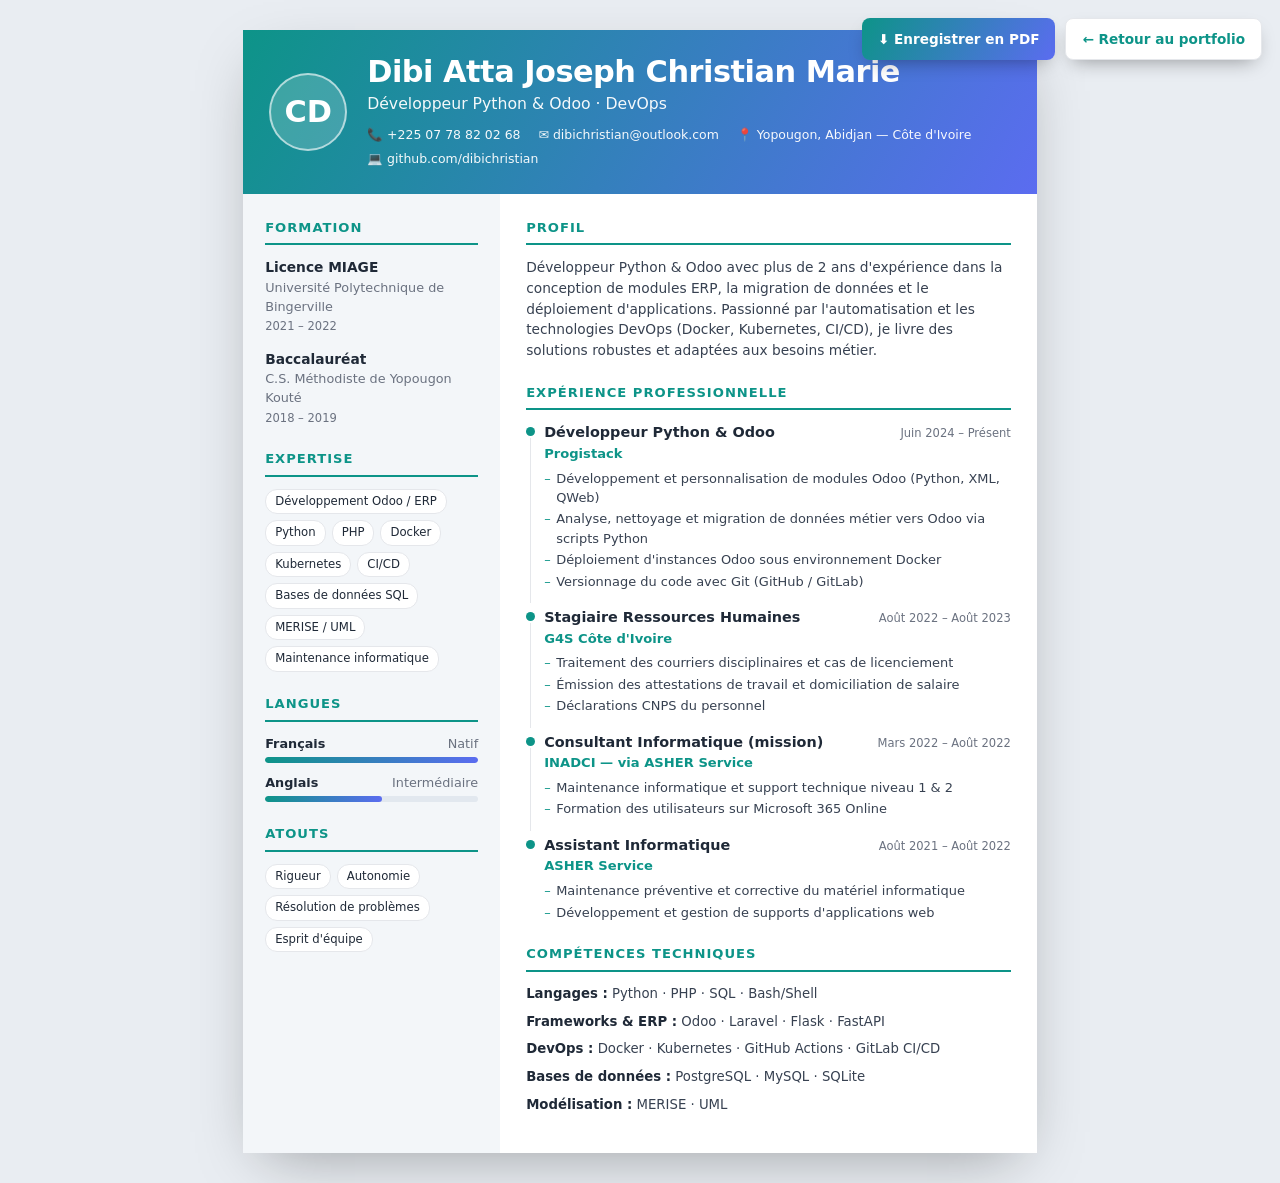
==== assets/cv.html @ 043c2d35 "feat(cv): CV reconstruit en HTML imprimable (anglais corrige -> intermediaire), apercu iframe + expo" ====
<!DOCTYPE html>
<html lang="fr">
<head>
  <meta charset="UTF-8" />
  <meta name="viewport" content="width=device-width, initial-scale=1.0" />
  <title>CV — Christian Dibi</title>
  <style>
    :root {
      --accent: #0d9488;
      --accent2: #5b6cf0;
      --ink: #1f2937;
      --muted: #6b7280;
      --line: #e5e7eb;
      --sidebar: #f3f6f9;
    }
    * { margin: 0; padding: 0; box-sizing: border-box; }
    body { background: #e9edf2; color: var(--ink); font-family: 'Segoe UI', system-ui, Arial, sans-serif; line-height: 1.5; -webkit-print-color-adjust: exact; print-color-adjust: exact; }

    /* Bouton flottant (ecran seulement) */
    .toolbar { position: fixed; top: 18px; right: 18px; z-index: 50; display: flex; gap: 10px; }
    .toolbar button, .toolbar a {
      font: inherit; font-size: 0.85rem; font-weight: 600; cursor: pointer; text-decoration: none;
      padding: 10px 16px; border-radius: 8px; border: 0; color: #fff;
      background: linear-gradient(120deg, var(--accent), var(--accent2)); box-shadow: 0 8px 20px -8px rgba(0,0,0,0.4);
    }
    .toolbar a { background: #fff; color: var(--accent); border: 1px solid var(--line); }
    html.embedded .toolbar { display: none; }

    /* Feuille A4 */
    .page {
      width: 210mm; min-height: 297mm; margin: 30px auto; background: #fff;
      box-shadow: 0 20px 60px -20px rgba(0,0,0,0.35); display: grid; grid-template-columns: 68mm 1fr; overflow: hidden;
    }

    /* En-tete pleine largeur */
    .header { grid-column: 1 / -1; padding: 22px 26px; color: #fff; background: linear-gradient(120deg, var(--accent), var(--accent2)); display: flex; align-items: center; gap: 20px; }
    .avatar { width: 78px; height: 78px; border-radius: 50%; background: rgba(255,255,255,0.18); border: 2px solid rgba(255,255,255,0.6); display: grid; place-items: center; font-size: 1.9rem; font-weight: 800; flex-shrink: 0; }
    .header h1 { font-size: 1.9rem; font-weight: 800; letter-spacing: -0.5px; line-height: 1.1; }
    .header .role { font-size: 0.98rem; opacity: 0.95; margin-top: 4px; font-weight: 500; }
    .header .contact { margin-top: 10px; display: flex; flex-wrap: wrap; gap: 6px 18px; font-size: 0.78rem; opacity: 0.95; }
    .header .contact span { display: inline-flex; align-items: center; gap: 5px; }

    /* Colonnes */
    .sidebar { background: var(--sidebar); padding: 24px 22px; }
    .main { padding: 24px 26px; }

    .block { margin-bottom: 22px; }
    .block:last-child { margin-bottom: 0; }
    h2 { font-size: 0.82rem; text-transform: uppercase; letter-spacing: 1px; color: var(--accent); font-weight: 700; margin-bottom: 12px; padding-bottom: 6px; border-bottom: 2px solid var(--accent); }

    .side-item { margin-bottom: 13px; }
    .side-item h3 { font-size: 0.86rem; font-weight: 700; color: var(--ink); }
    .side-item .sub { font-size: 0.8rem; color: var(--muted); }
    .side-item .date { font-size: 0.72rem; color: var(--muted); margin-top: 2px; }

    .taglist { list-style: none; display: flex; flex-wrap: wrap; gap: 6px; }
    .taglist li { font-size: 0.73rem; background: #fff; border: 1px solid var(--line); color: var(--ink); padding: 3px 9px; border-radius: 12px; }

    .lang { margin-bottom: 10px; }
    .lang .lbl { display: flex; justify-content: space-between; font-size: 0.8rem; margin-bottom: 4px; }
    .lang .lbl b { font-weight: 700; }
    .lang .lbl span { color: var(--muted); }
    .bar { height: 6px; border-radius: 4px; background: #e2e8ef; overflow: hidden; }
    .bar > i { display: block; height: 100%; border-radius: 4px; background: linear-gradient(90deg, var(--accent), var(--accent2)); }

    .profile { font-size: 0.86rem; color: #374151; }

    .exp { position: relative; padding-left: 18px; margin-bottom: 16px; }
    .exp::before { content: ''; position: absolute; left: 0; top: 5px; width: 9px; height: 9px; border-radius: 50%; background: var(--accent); }
    .exp::after { content: ''; position: absolute; left: 4px; top: 16px; bottom: -12px; width: 1px; background: var(--line); }
    .exp:last-child::after { display: none; }
    .exp .top { display: flex; justify-content: space-between; align-items: baseline; gap: 10px; }
    .exp h3 { font-size: 0.9rem; font-weight: 700; }
    .exp .company { color: var(--accent); font-weight: 600; font-size: 0.82rem; }
    .exp .date { font-size: 0.72rem; color: var(--muted); white-space: nowrap; }
    .exp ul { list-style: none; margin-top: 5px; }
    .exp li { font-size: 0.81rem; color: #374151; padding-left: 12px; position: relative; margin-bottom: 2px; }
    .exp li::before { content: '–'; position: absolute; left: 0; color: var(--accent); }

    .tech-row { margin-bottom: 8px; font-size: 0.83rem; }
    .tech-row b { color: var(--ink); font-weight: 700; }
    .tech-row span { color: #374151; }

    @media print {
      body { background: #fff; }
      .toolbar { display: none; }
      .page { margin: 0; box-shadow: none; width: 100%; min-height: 0; }
      @page { size: A4; margin: 0; }
    }
    @media (max-width: 640px) {
      .page { grid-template-columns: 1fr; width: 100%; margin: 0; }
      .toolbar { position: static; padding: 12px; justify-content: center; }
    }
  </style>
</head>
<body>
  <script>if (window.self !== window.top) document.documentElement.className += ' embedded';</script>
  <div class="toolbar">
    <button onclick="window.print()">⬇ Enregistrer en PDF</button>
    <a href="../index.html">← Retour au portfolio</a>
  </div>

  <div class="page">
    <!-- En-tete -->
    <header class="header">
      <div class="avatar">CD</div>
      <div>
        <h1>Dibi Atta Joseph Christian Marie</h1>
        <div class="role">Développeur Python &amp; Odoo · DevOps</div>
        <div class="contact">
          <span>📞 +225 07 78 82 02 68</span>
          <span>✉️ dibichristian@outlook.com</span>
          <span>📍 Yopougon, Abidjan — Côte d'Ivoire</span>
          <span>💻 github.com/dibichristian</span>
        </div>
      </div>
    </header>

    <!-- Colonne gauche -->
    <aside class="sidebar">
      <section class="block">
        <h2>Formation</h2>
        <div class="side-item">
          <h3>Licence MIAGE</h3>
          <div class="sub">Université Polytechnique de Bingerville</div>
          <div class="date">2021 – 2022</div>
        </div>
        <div class="side-item">
          <h3>Baccalauréat</h3>
          <div class="sub">C.S. Méthodiste de Yopougon Kouté</div>
          <div class="date">2018 – 2019</div>
        </div>
      </section>

      <section class="block">
        <h2>Expertise</h2>
        <ul class="taglist">
          <li>Développement Odoo / ERP</li>
          <li>Python</li>
          <li>PHP</li>
          <li>Docker</li>
          <li>Kubernetes</li>
          <li>CI/CD</li>
          <li>Bases de données SQL</li>
          <li>MERISE / UML</li>
          <li>Maintenance informatique</li>
        </ul>
      </section>

      <section class="block">
        <h2>Langues</h2>
        <div class="lang">
          <div class="lbl"><b>Français</b><span>Natif</span></div>
          <div class="bar"><i style="width:100%"></i></div>
        </div>
        <div class="lang">
          <div class="lbl"><b>Anglais</b><span>Intermédiaire</span></div>
          <div class="bar"><i style="width:55%"></i></div>
        </div>
      </section>

      <section class="block">
        <h2>Atouts</h2>
        <ul class="taglist">
          <li>Rigueur</li>
          <li>Autonomie</li>
          <li>Résolution de problèmes</li>
          <li>Esprit d'équipe</li>
        </ul>
      </section>
    </aside>

    <!-- Colonne droite -->
    <main class="main">
      <section class="block">
        <h2>Profil</h2>
        <p class="profile">
          Développeur Python &amp; Odoo avec plus de 2 ans d'expérience dans la conception
          de modules ERP, la migration de données et le déploiement d'applications.
          Passionné par l'automatisation et les technologies DevOps (Docker, Kubernetes,
          CI/CD), je livre des solutions robustes et adaptées aux besoins métier.
        </p>
      </section>

      <section class="block">
        <h2>Expérience professionnelle</h2>

        <div class="exp">
          <div class="top">
            <div><h3>Développeur Python &amp; Odoo</h3><div class="company">Progistack</div></div>
            <div class="date">Juin 2024 – Présent</div>
          </div>
          <ul>
            <li>Développement et personnalisation de modules Odoo (Python, XML, QWeb)</li>
            <li>Analyse, nettoyage et migration de données métier vers Odoo via scripts Python</li>
            <li>Déploiement d'instances Odoo sous environnement Docker</li>
            <li>Versionnage du code avec Git (GitHub / GitLab)</li>
          </ul>
        </div>

        <div class="exp">
          <div class="top">
            <div><h3>Stagiaire Ressources Humaines</h3><div class="company">G4S Côte d'Ivoire</div></div>
            <div class="date">Août 2022 – Août 2023</div>
          </div>
          <ul>
            <li>Traitement des courriers disciplinaires et cas de licenciement</li>
            <li>Émission des attestations de travail et domiciliation de salaire</li>
            <li>Déclarations CNPS du personnel</li>
          </ul>
        </div>

        <div class="exp">
          <div class="top">
            <div><h3>Consultant Informatique (mission)</h3><div class="company">INADCI — via ASHER Service</div></div>
            <div class="date">Mars 2022 – Août 2022</div>
          </div>
          <ul>
            <li>Maintenance informatique et support technique niveau 1 &amp; 2</li>
            <li>Formation des utilisateurs sur Microsoft 365 Online</li>
          </ul>
        </div>

        <div class="exp">
          <div class="top">
            <div><h3>Assistant Informatique</h3><div class="company">ASHER Service</div></div>
            <div class="date">Août 2021 – Août 2022</div>
          </div>
          <ul>
            <li>Maintenance préventive et corrective du matériel informatique</li>
            <li>Développement et gestion de supports d'applications web</li>
          </ul>
        </div>
      </section>

      <section class="block">
        <h2>Compétences techniques</h2>
        <div class="tech-row"><b>Langages :</b> <span>Python · PHP · SQL · Bash/Shell</span></div>
        <div class="tech-row"><b>Frameworks &amp; ERP :</b> <span>Odoo · Laravel · Flask · FastAPI</span></div>
        <div class="tech-row"><b>DevOps :</b> <span>Docker · Kubernetes · GitHub Actions · GitLab CI/CD</span></div>
        <div class="tech-row"><b>Bases de données :</b> <span>PostgreSQL · MySQL · SQLite</span></div>
        <div class="tech-row"><b>Modélisation :</b> <span>MERISE · UML</span></div>
      </section>
    </main>
  </div>

  <script>
    // Impression auto si ouvert avec ?print (depuis le portfolio)
    if (new URLSearchParams(location.search).has('print')) {
      window.addEventListener('load', () => setTimeout(() => window.print(), 400));
    }
  </script>
</body>
</html>
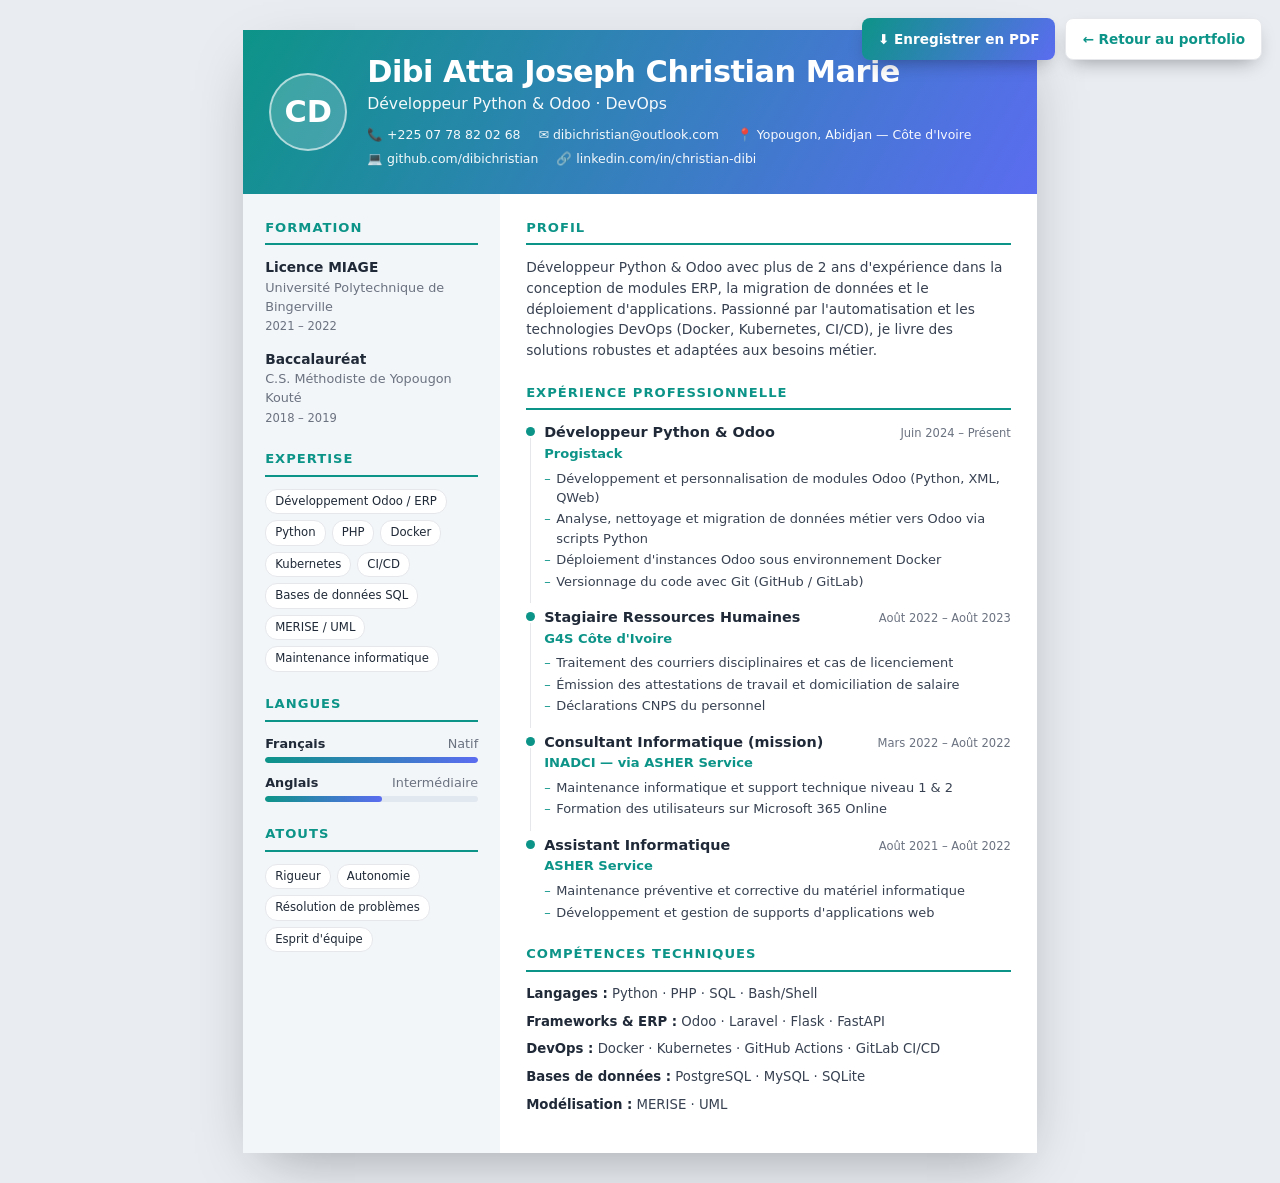
==== commit 56d4fe64: "feat(contact): ajout de liens vers LinkedIn dans la section contact" ====
--- a/assets/cv.html
+++ b/assets/cv.html
@@ -112,6 +112,7 @@
           <span>✉️ dibichristian@outlook.com</span>
           <span>📍 Yopougon, Abidjan — Côte d'Ivoire</span>
           <span>💻 github.com/dibichristian</span>
+          <span>🔗 linkedin.com/in/christian-dibi</span>
         </div>
       </div>
     </header>
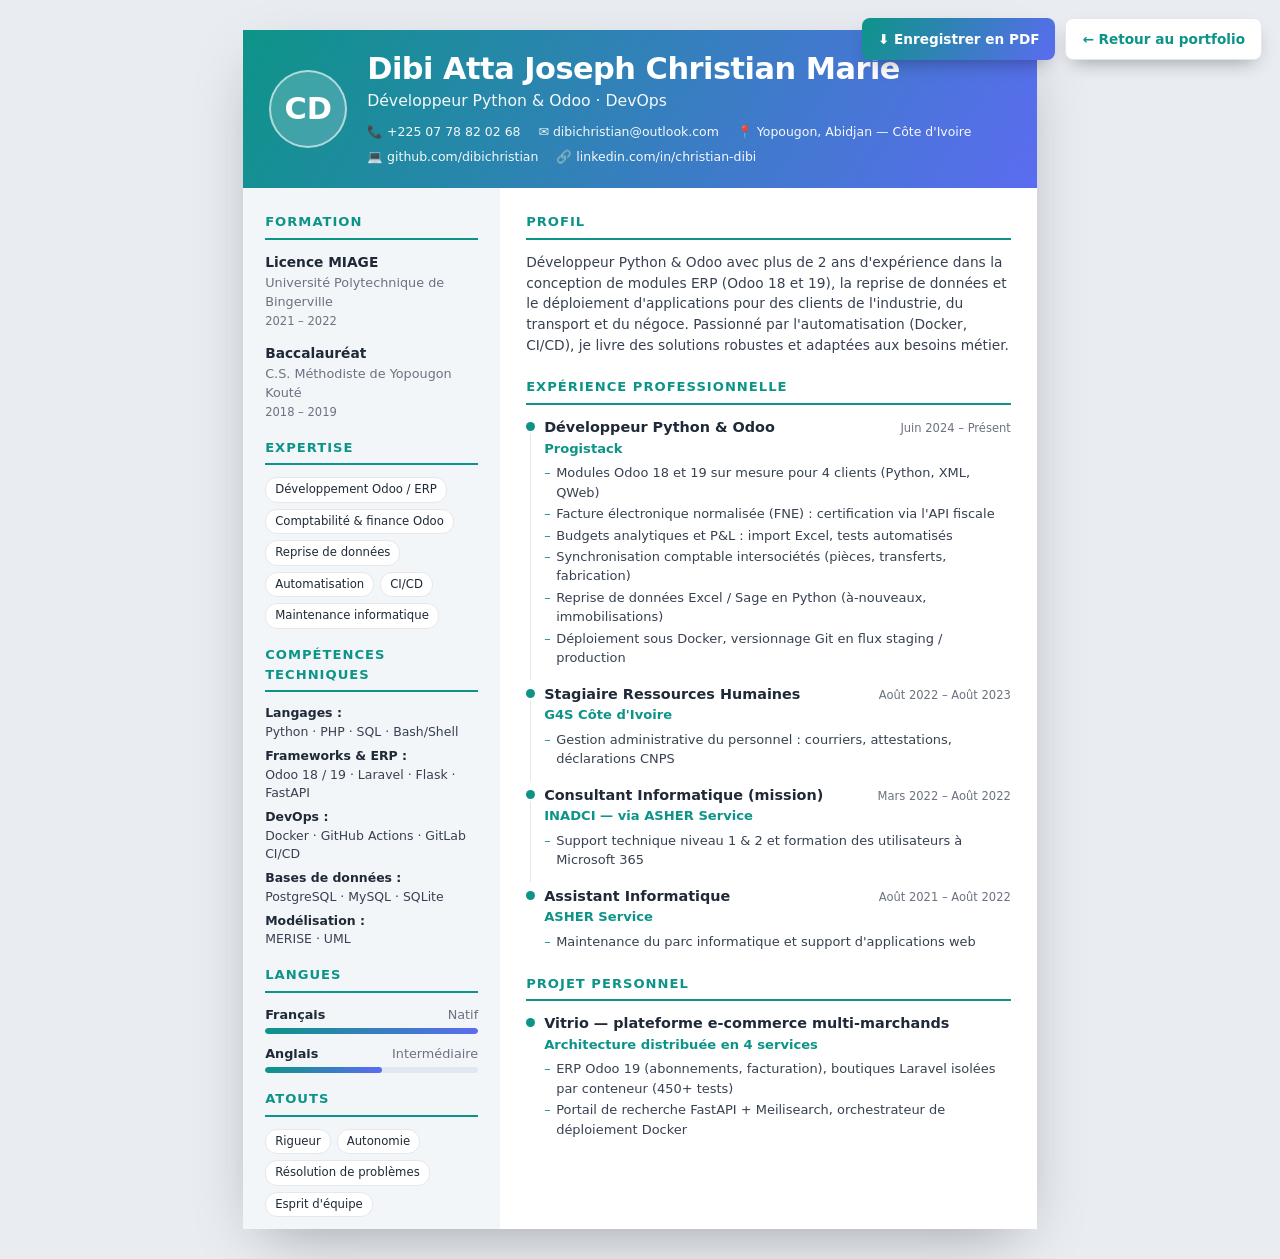
==== commit 355c790a: "feat(cv): mise à jour des compétences techniques et révision du profil" ====
--- a/assets/cv.html
+++ b/assets/cv.html
@@ -41,11 +41,13 @@
     .header .contact span { display: inline-flex; align-items: center; gap: 5px; }
 
     /* Colonnes */
-    .sidebar { background: var(--sidebar); padding: 24px 22px; }
+    .sidebar { background: var(--sidebar); padding: 24px 22px 12px; }
     .main { padding: 24px 26px; }
 
     .block { margin-bottom: 22px; }
     .block:last-child { margin-bottom: 0; }
+    .sidebar .block { margin-bottom: 16px; }
+    .sidebar .block:last-child { margin-bottom: 0; }
     h2 { font-size: 0.82rem; text-transform: uppercase; letter-spacing: 1px; color: var(--accent); font-weight: 700; margin-bottom: 12px; padding-bottom: 6px; border-bottom: 2px solid var(--accent); }
 
     .side-item { margin-bottom: 13px; }
@@ -77,7 +79,8 @@
     .exp li { font-size: 0.81rem; color: #374151; padding-left: 12px; position: relative; margin-bottom: 2px; }
     .exp li::before { content: '–'; position: absolute; left: 0; color: var(--accent); }
 
-    .tech-row { margin-bottom: 8px; font-size: 0.83rem; }
+    .tech-row { margin-bottom: 5px; font-size: 0.78rem; }
+    .tech-row b { display: block; }
     .tech-row b { color: var(--ink); font-weight: 700; }
     .tech-row span { color: #374151; }
 
@@ -137,15 +140,21 @@
         <h2>Expertise</h2>
         <ul class="taglist">
           <li>Développement Odoo / ERP</li>
-          <li>Python</li>
-          <li>PHP</li>
-          <li>Docker</li>
-          <li>Kubernetes</li>
+          <li>Comptabilité &amp; finance Odoo</li>
+          <li>Reprise de données</li>
+          <li>Automatisation</li>
           <li>CI/CD</li>
-          <li>Bases de données SQL</li>
-          <li>MERISE / UML</li>
           <li>Maintenance informatique</li>
         </ul>
+      </section>
+
+      <section class="block">
+        <h2>Compétences techniques</h2>
+        <div class="tech-row"><b>Langages :</b> <span>Python · PHP · SQL · Bash/Shell</span></div>
+        <div class="tech-row"><b>Frameworks &amp; ERP :</b> <span>Odoo 18 / 19 · Laravel · Flask · FastAPI</span></div>
+        <div class="tech-row"><b>DevOps :</b> <span>Docker · GitHub Actions · GitLab CI/CD</span></div>
+        <div class="tech-row"><b>Bases de données :</b> <span>PostgreSQL · MySQL · SQLite</span></div>
+        <div class="tech-row"><b>Modélisation :</b> <span>MERISE · UML</span></div>
       </section>
 
       <section class="block">
@@ -177,9 +186,9 @@
         <h2>Profil</h2>
         <p class="profile">
           Développeur Python &amp; Odoo avec plus de 2 ans d'expérience dans la conception
-          de modules ERP, la migration de données et le déploiement d'applications.
-          Passionné par l'automatisation et les technologies DevOps (Docker, Kubernetes,
-          CI/CD), je livre des solutions robustes et adaptées aux besoins métier.
+          de modules ERP (Odoo 18 et 19), la reprise de données et le déploiement d'applications
+          pour des clients de l'industrie, du transport et du négoce. Passionné par l'automatisation
+          (Docker, CI/CD), je livre des solutions robustes et adaptées aux besoins métier.
         </p>
       </section>
 
@@ -192,10 +201,12 @@
             <div class="date">Juin 2024 – Présent</div>
           </div>
           <ul>
-            <li>Développement et personnalisation de modules Odoo (Python, XML, QWeb)</li>
-            <li>Analyse, nettoyage et migration de données métier vers Odoo via scripts Python</li>
-            <li>Déploiement d'instances Odoo sous environnement Docker</li>
-            <li>Versionnage du code avec Git (GitHub / GitLab)</li>
+            <li>Modules Odoo 18 et 19 sur mesure pour 4 clients (Python, XML, QWeb)</li>
+            <li>Facture électronique normalisée (FNE) : certification via l'API fiscale</li>
+            <li>Budgets analytiques et P&amp;L : import Excel, tests automatisés</li>
+            <li>Synchronisation comptable intersociétés (pièces, transferts, fabrication)</li>
+            <li>Reprise de données Excel / Sage en Python (à-nouveaux, immobilisations)</li>
+            <li>Déploiement sous Docker, versionnage Git en flux staging / production</li>
           </ul>
         </div>
 
@@ -205,9 +216,7 @@
             <div class="date">Août 2022 – Août 2023</div>
           </div>
           <ul>
-            <li>Traitement des courriers disciplinaires et cas de licenciement</li>
-            <li>Émission des attestations de travail et domiciliation de salaire</li>
-            <li>Déclarations CNPS du personnel</li>
+            <li>Gestion administrative du personnel : courriers, attestations, déclarations CNPS</li>
           </ul>
         </div>
 
@@ -217,8 +226,7 @@
             <div class="date">Mars 2022 – Août 2022</div>
           </div>
           <ul>
-            <li>Maintenance informatique et support technique niveau 1 &amp; 2</li>
-            <li>Formation des utilisateurs sur Microsoft 365 Online</li>
+            <li>Support technique niveau 1 &amp; 2 et formation des utilisateurs à Microsoft 365</li>
           </ul>
         </div>
 
@@ -228,20 +236,24 @@
             <div class="date">Août 2021 – Août 2022</div>
           </div>
           <ul>
-            <li>Maintenance préventive et corrective du matériel informatique</li>
-            <li>Développement et gestion de supports d'applications web</li>
-          </ul>
-        </div>
-      </section>
-
-      <section class="block">
-        <h2>Compétences techniques</h2>
-        <div class="tech-row"><b>Langages :</b> <span>Python · PHP · SQL · Bash/Shell</span></div>
-        <div class="tech-row"><b>Frameworks &amp; ERP :</b> <span>Odoo · Laravel · Flask · FastAPI</span></div>
-        <div class="tech-row"><b>DevOps :</b> <span>Docker · Kubernetes · GitHub Actions · GitLab CI/CD</span></div>
-        <div class="tech-row"><b>Bases de données :</b> <span>PostgreSQL · MySQL · SQLite</span></div>
-        <div class="tech-row"><b>Modélisation :</b> <span>MERISE · UML</span></div>
-      </section>
+            <li>Maintenance du parc informatique et support d'applications web</li>
+          </ul>
+        </div>
+      </section>
+
+      <section class="block">
+        <h2>Projet personnel</h2>
+        <div class="exp">
+          <div class="top">
+            <div><h3>Vitrio — plateforme e-commerce multi-marchands</h3><div class="company">Architecture distribuée en 4 services</div></div>
+          </div>
+          <ul>
+            <li>ERP Odoo 19 (abonnements, facturation), boutiques Laravel isolées par conteneur (450+ tests)</li>
+            <li>Portail de recherche FastAPI + Meilisearch, orchestrateur de déploiement Docker</li>
+          </ul>
+        </div>
+      </section>
+
     </main>
   </div>
 
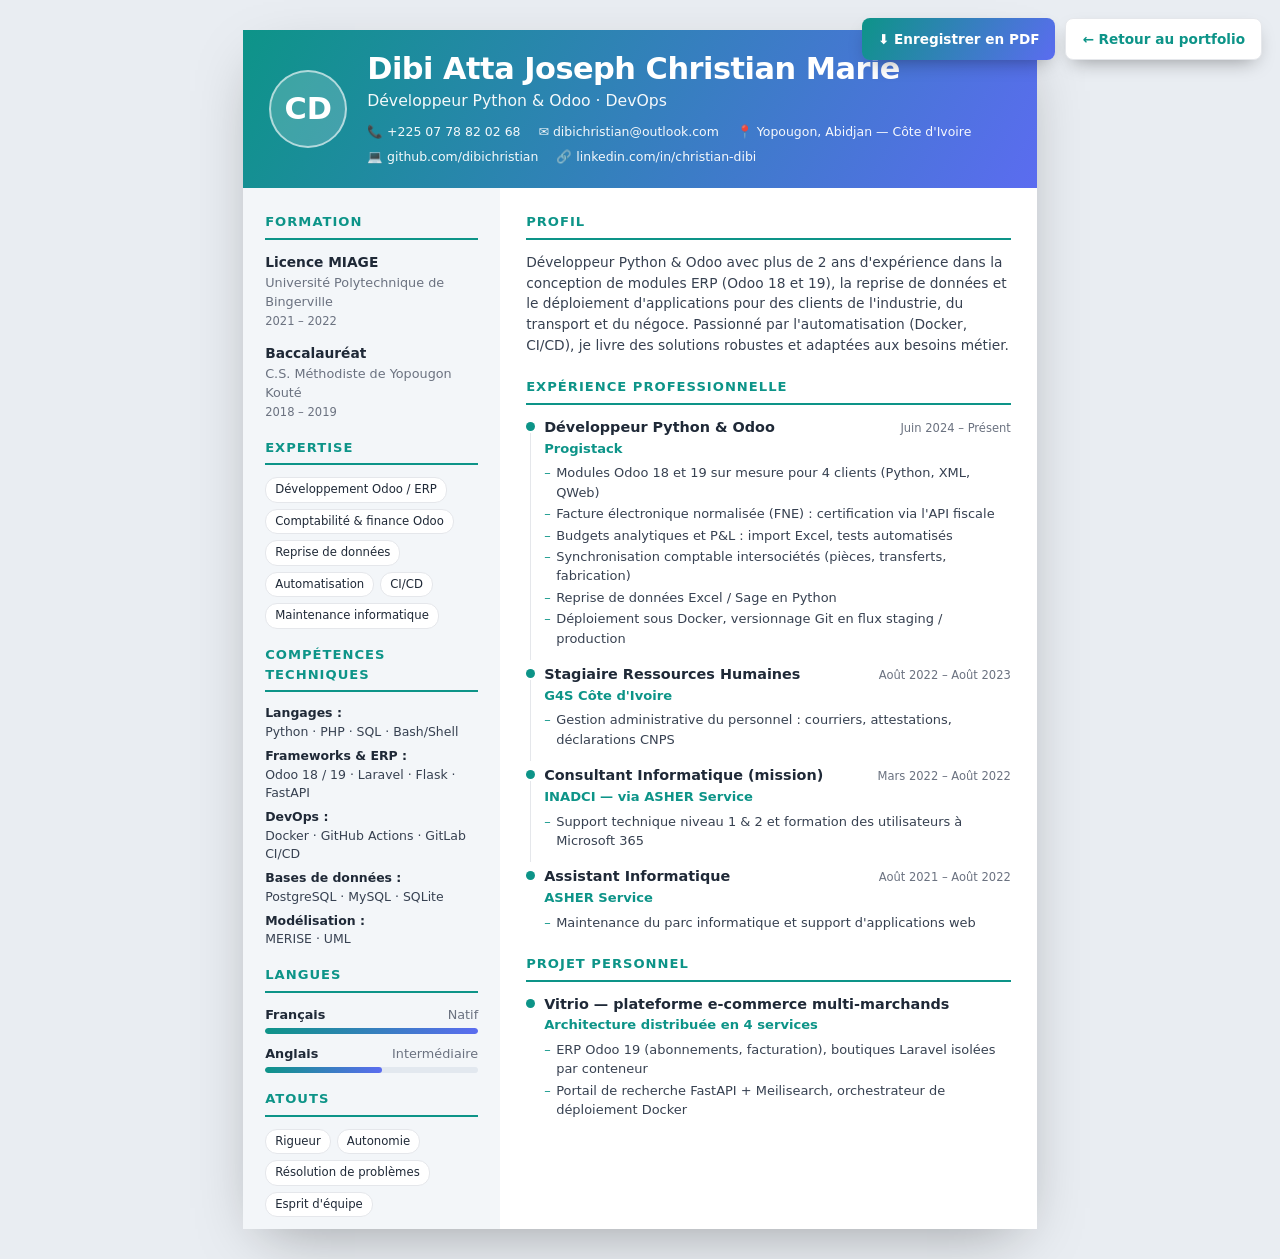
==== commit 56579e5e: "fix(cv): suppression de détails redondants dans les compétences et projets" ====
--- a/assets/cv.html
+++ b/assets/cv.html
@@ -205,7 +205,7 @@
             <li>Facture électronique normalisée (FNE) : certification via l'API fiscale</li>
             <li>Budgets analytiques et P&amp;L : import Excel, tests automatisés</li>
             <li>Synchronisation comptable intersociétés (pièces, transferts, fabrication)</li>
-            <li>Reprise de données Excel / Sage en Python (à-nouveaux, immobilisations)</li>
+            <li>Reprise de données Excel / Sage en Python </li>
             <li>Déploiement sous Docker, versionnage Git en flux staging / production</li>
           </ul>
         </div>
@@ -248,7 +248,7 @@
             <div><h3>Vitrio — plateforme e-commerce multi-marchands</h3><div class="company">Architecture distribuée en 4 services</div></div>
           </div>
           <ul>
-            <li>ERP Odoo 19 (abonnements, facturation), boutiques Laravel isolées par conteneur (450+ tests)</li>
+            <li>ERP Odoo 19 (abonnements, facturation), boutiques Laravel isolées par conteneur</li>
             <li>Portail de recherche FastAPI + Meilisearch, orchestrateur de déploiement Docker</li>
           </ul>
         </div>
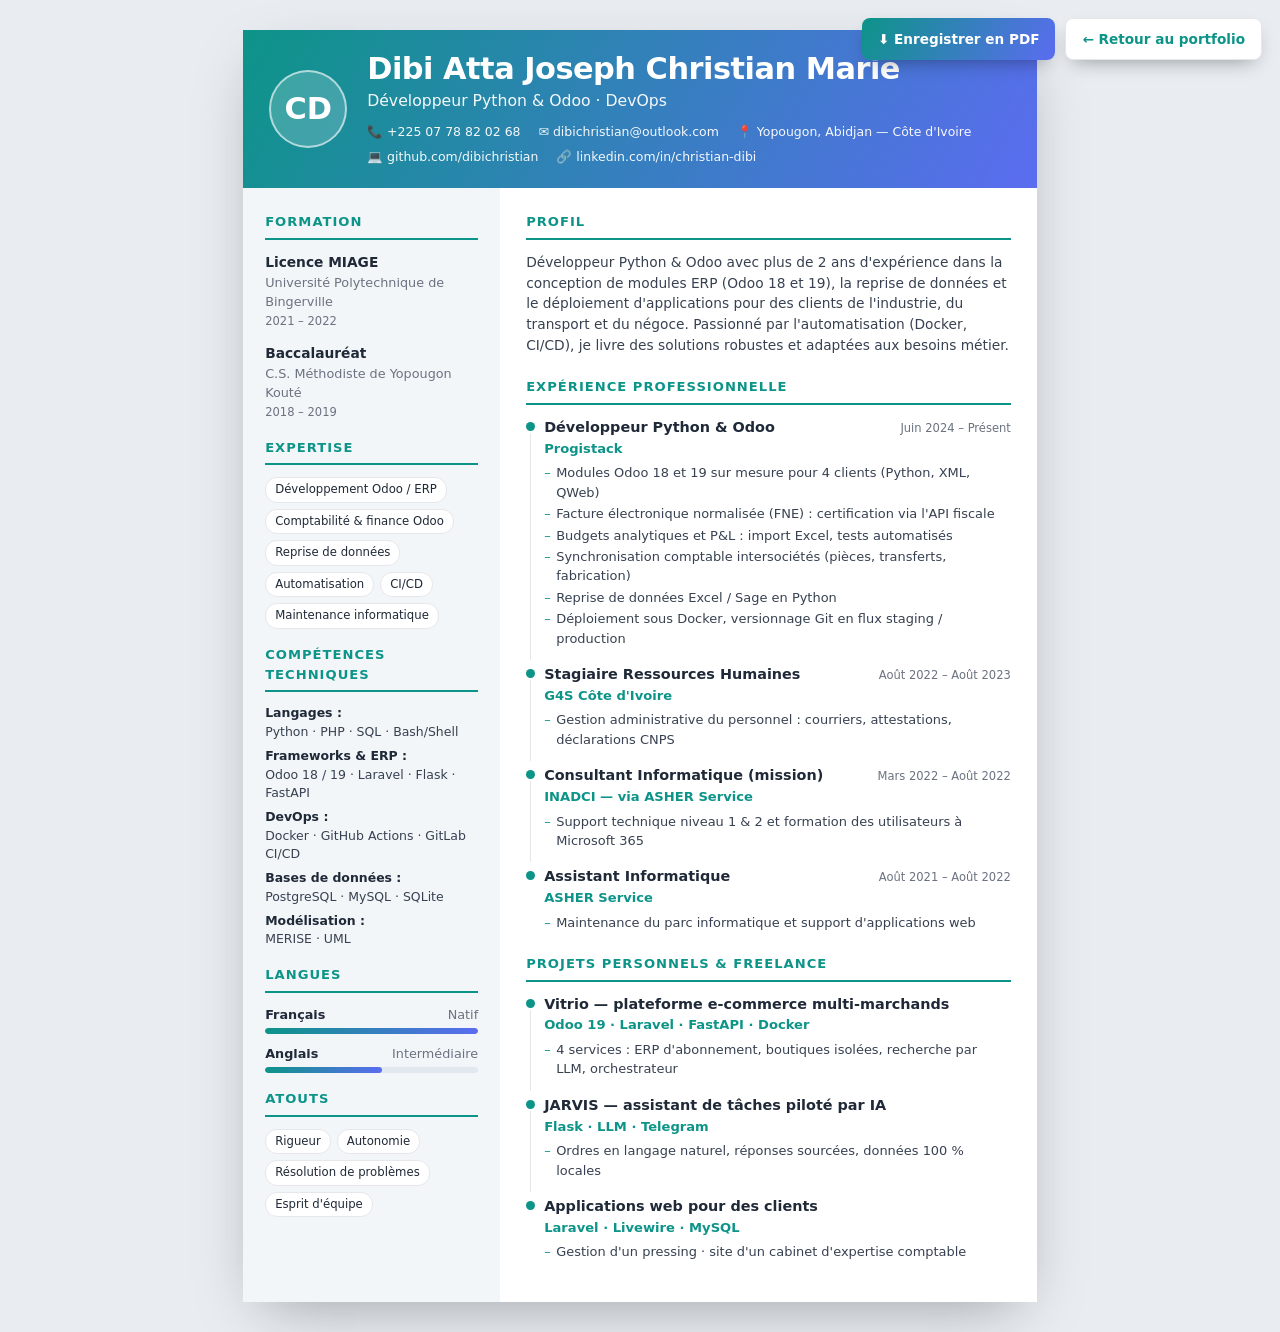
==== commit 5a73695f: "feat(cv): mise à jour des projets personnels et ajout de nouvelles réalisations" ====
--- a/assets/cv.html
+++ b/assets/cv.html
@@ -242,14 +242,29 @@
       </section>
 
       <section class="block">
-        <h2>Projet personnel</h2>
-        <div class="exp">
-          <div class="top">
-            <div><h3>Vitrio — plateforme e-commerce multi-marchands</h3><div class="company">Architecture distribuée en 4 services</div></div>
-          </div>
-          <ul>
-            <li>ERP Odoo 19 (abonnements, facturation), boutiques Laravel isolées par conteneur</li>
-            <li>Portail de recherche FastAPI + Meilisearch, orchestrateur de déploiement Docker</li>
+        <h2>Projets personnels &amp; freelance</h2>
+        <div class="exp">
+          <div class="top">
+            <div><h3>Vitrio — plateforme e-commerce multi-marchands</h3><div class="company">Odoo 19 · Laravel · FastAPI · Docker</div></div>
+          </div>
+          <ul>
+            <li>4 services : ERP d'abonnement, boutiques isolées, recherche par LLM, orchestrateur</li>
+          </ul>
+        </div>
+        <div class="exp">
+          <div class="top">
+            <div><h3>JARVIS — assistant de tâches piloté par IA</h3><div class="company">Flask · LLM · Telegram</div></div>
+          </div>
+          <ul>
+            <li>Ordres en langage naturel, réponses sourcées, données 100 % locales</li>
+          </ul>
+        </div>
+        <div class="exp">
+          <div class="top">
+            <div><h3>Applications web pour des clients</h3><div class="company">Laravel · Livewire · MySQL</div></div>
+          </div>
+          <ul>
+            <li>Gestion d'un pressing · site d'un cabinet d'expertise comptable</li>
           </ul>
         </div>
       </section>
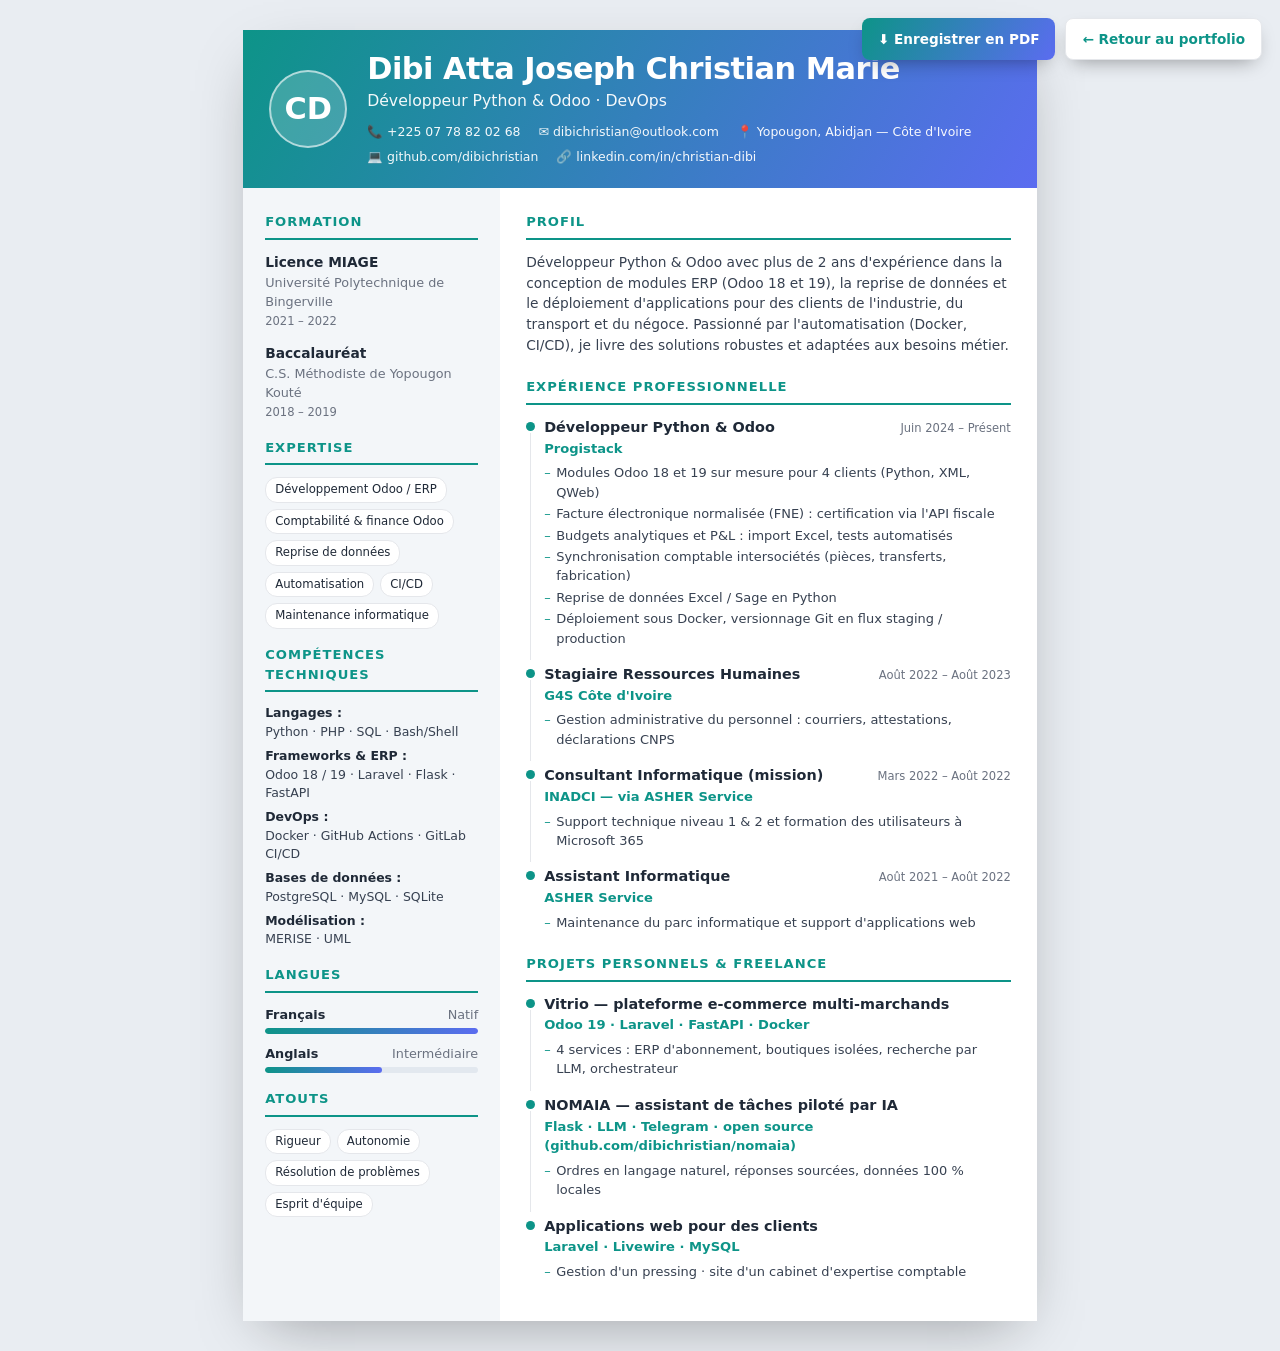
==== commit 92932b77: "feat(projets): NOMAIA passe open source, lien vers le depot public - Renommage JARVIS -> NOMAIA (por" ====
--- a/assets/cv.html
+++ b/assets/cv.html
@@ -253,7 +253,7 @@
         </div>
         <div class="exp">
           <div class="top">
-            <div><h3>JARVIS — assistant de tâches piloté par IA</h3><div class="company">Flask · LLM · Telegram</div></div>
+            <div><h3>NOMAIA — assistant de tâches piloté par IA</h3><div class="company">Flask · LLM · Telegram · open source (github.com/dibichristian/nomaia)</div></div>
           </div>
           <ul>
             <li>Ordres en langage naturel, réponses sourcées, données 100 % locales</li>
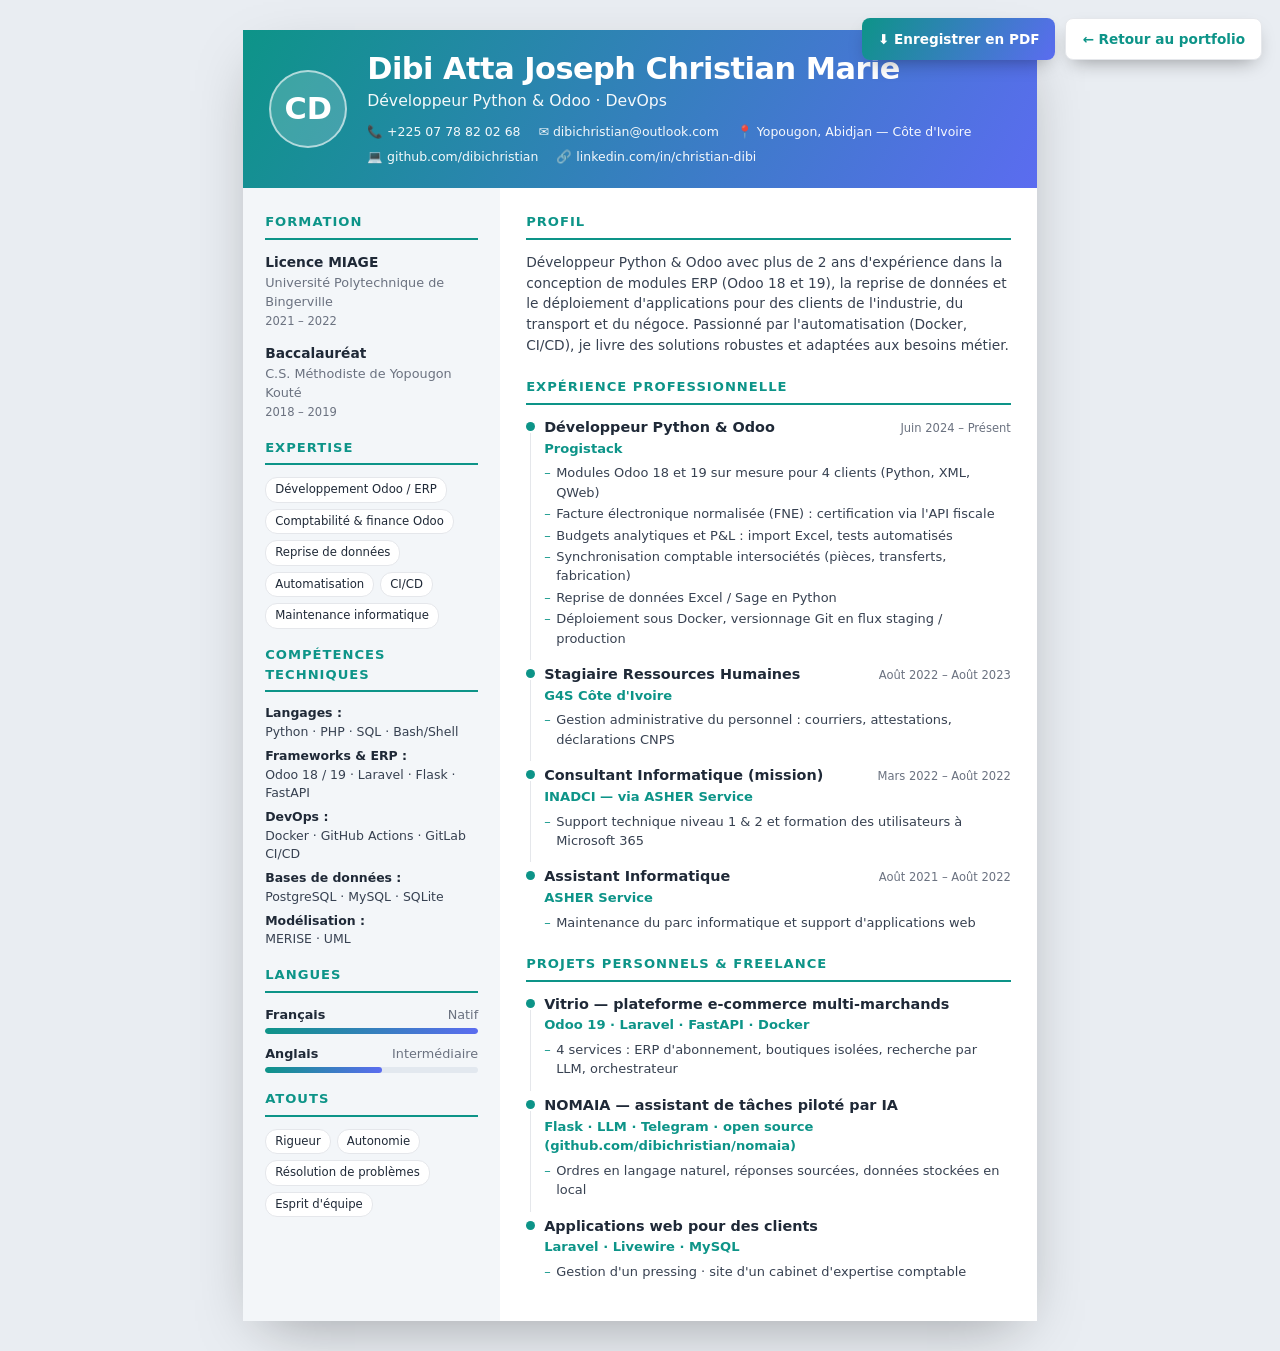
==== commit c7af2c94: "fix(projets): NOMAIA, preciser ce qui part au fournisseur du LLM Le README public indique que le con" ====
--- a/assets/cv.html
+++ b/assets/cv.html
@@ -256,7 +256,7 @@
             <div><h3>NOMAIA — assistant de tâches piloté par IA</h3><div class="company">Flask · LLM · Telegram · open source (github.com/dibichristian/nomaia)</div></div>
           </div>
           <ul>
-            <li>Ordres en langage naturel, réponses sourcées, données 100 % locales</li>
+            <li>Ordres en langage naturel, réponses sourcées, données stockées en local</li>
           </ul>
         </div>
         <div class="exp">
